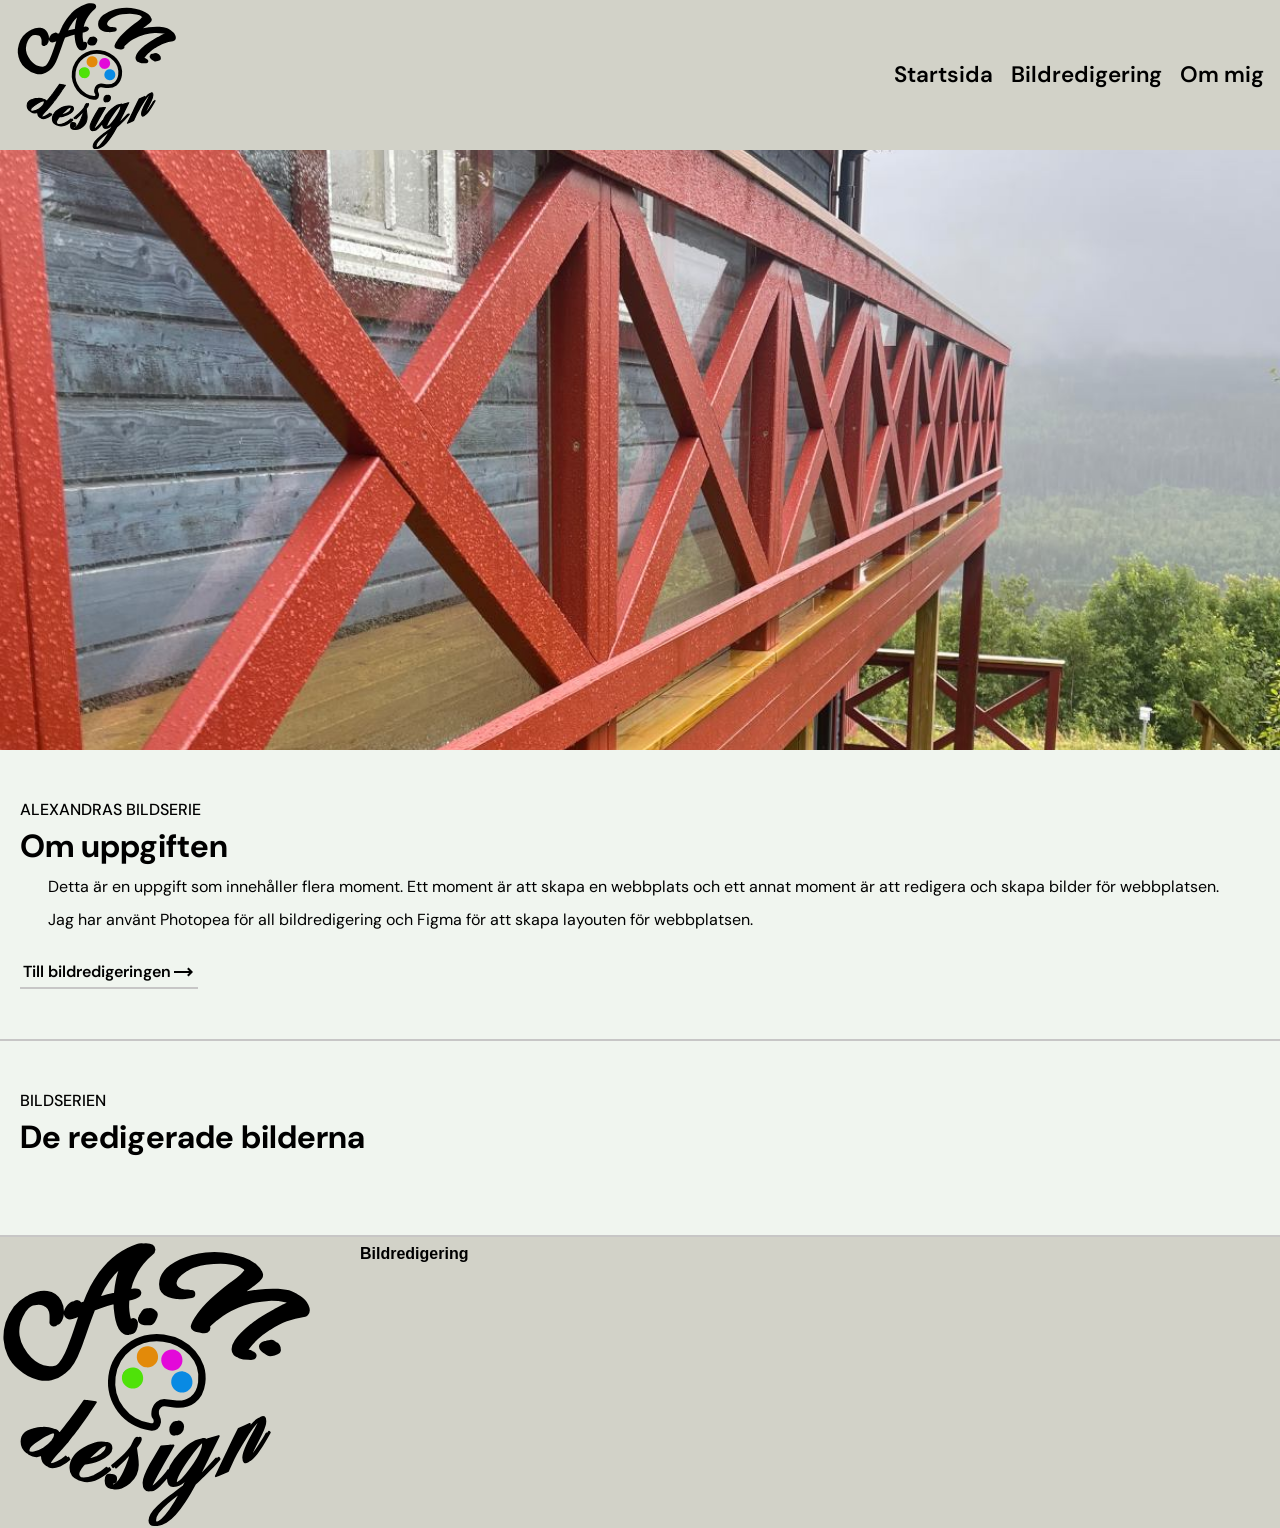
==== index.html @ 6cf8f61b "förbättrat css med bl.a. sektioner i sidorna som ger linje vid sektionens slut samt skapat klasser f" ====
<!DOCTYPE html>
<html lang="sv">
<head>
    <meta charset="UTF-8">
    <meta name="viewport" content="width=device-width, initial-scale=1.0">
    <link rel="stylesheet" href="css/style.css">
    <title>DT200G Laboration 1.2</title>
    <script src="js/main.js" defer></script>
    <link rel="preconnect" href="https://fonts.googleapis.com">
    <link rel="preconnect" href="https://fonts.gstatic.com" crossorigin>
    <link href="https://fonts.googleapis.com/css2?family=DM+Sans:ital,opsz,wght@0,9..40,100..1000;1,9..40,100..1000&display=swap" rel="stylesheet">
</head>
<body>
        <!-- strukturerar hela sidan (header/main/footer) -->
    <div id="page-container">
        <!-- Header -->
        <header>
            <!-- logotypen -->
            <a href="index.html"><img src="images/logo.svg" alt="" id="logotyp"></a>

            <!-- nav-lista som döljs i mobilvy -->
            <nav>
                <ul id="nav-ul">
                    <li class="nav-list"><a href="index.html">Startsida</a></li>
                    <li class="nav-list"><a href="bildredigering.html">Bildredigering</a></li>
                    <li class="nav-list"><a href="om-mig.html">Om mig</a></li>
                </ul>
            </nav>
            <!-- hamburgermenyn -->
            <a id="burger-menu"><img src="images/burgermenu-black.svg" alt="meny-ikon"></a>

        </header>

        <!-- Main -->
        <main>
            <img src="images/nyhero.jpg" alt="" id="hero">
            
            <section class="page-section">
                <h1 class="uppercase-heading">Alexandras bildserie</h1>

                <h2>Om uppgiften</h2>

                <p>Detta är en uppgift som innehåller flera moment. Ett moment är att skapa en webbplats och ett annat moment är att redigera och skapa bilder för webbplatsen.</p>

                <p>Jag har använt Photopea för all bildredigering och Figma för att skapa layouten för webbplatsen.</p>

                <a href="bildredigering.html" class="page-links">Till bildredigeringen<img src="images/arrow.svg" alt="">
                </a> 
            </section>
            
            <section class="page-section">

                <h2 class="uppercase-heading">Bildserien</h2>
                <h3>De redigerade bilderna</h3>
                <div class="project-images">
                    <img src="images/exempel.jpg" alt="" class="gallery-item-index">
                    <img src="images/exempel.jpg" alt="" class="gallery-item-index">
                    <img src="images/exempel.jpg" alt="" class="gallery-item-index">
                </div>
            </section>

        </main>

        <!-- Footer -->
      <footer>
            <a href="index.html"><img src="images/logo.svg" alt=""></a>    
            <p>Bildredigering</p>
        </footer>

    </div>
</body>
</html>
---- css/style.css ----
/* ==================
  GENERELLT FÖR HELA SIDAN
===================== */
*{
    box-sizing: border-box;
    padding: 0;
    margin: 0;
}

:root {
    --bg-color: #f0f5ef;
    --accent-color-1: #d2d2c8;
    --accent-color-2: #E0E2D7;
    --accent-color-3: #eff1e6;
    --accent-color-dark: #c7c6c6;
}

body {
    color: black;
    font-family: 'DM Sans', sans-serif;
    font-size: 1rem;
    line-height: 1.5;
    background-color: var(--bg-color);
}  

/* ==================
  STORA GRUPPERINGAR
===================== */

/* Strukturerar hela sidan med flexbox (Header, Main, Footer) */
#page-container {
    display: flex;
    flex-direction: column;
    min-height: 100vh; /* gör att hela skärmen täcks på höjden */
}

header {
    display: flex;
    background-color: var(--accent-color-1);
    justify-content: space-between;
    align-items: center;
    padding: 0em 1.2em 0em 0.5em;
    position: sticky; /* påminn om hur man fäster den högst upp */
}

main {
    display: flex;
    flex-direction: column;
    /* gör att det är som "dras ut" för att fylla skärmen */
    flex: 1;
    background-color: var(--bg-color);
}

footer {
    display: flex;
    background-color: var(--accent-color-1);
    font-family: 'DM', sans-serif;
    font-weight: 600;
}

h1, h2, h3, h4, h5, h6 {
    font-size: 2em;
    padding: 0 20px 0em 20px;
}

p {
    padding: 0.3em 20px;
}

/* gör att bilderna aldrig blir större än parent-elementet och "block" att det inte blir "extra" space på sidorna/under */
img {
    display: block;
    max-inline-size: 100%;
}


/* ==================
  KLASSER OCH ID
===================== */

#nav-ul {
    list-style-type: none;
    display: none;
    flex-direction: column;
    /* Positionering under headernhelt till höger i utfällt läge */
    position: absolute;
    top: 100%;
    left: 0;
    width: 100%;
    background-color: var(--accent-color-1);
    z-index: 1;
    align-items: start;
    padding: 0.4em 1em 0.4em 1em;
    font-size: 1.4em;
}

/* när menyn är öppen */
#nav-ul.is-open {
    display: flex; 
    /* Skapar en linje mellan headern och den utfällda menyn */
    border-top: 3px solid var(--accent-color-dark);
}

#logotyp{
    height: 100%;
    max-height: 120px;
    width: auto;
    padding: 0;
}

.uppercase-heading {
    font-size: 1em;
    font-weight: 500;
    text-transform: uppercase;
    padding: 3em 20px 0 20px;
}

header a {
    color: black;
    text-decoration: none;
    font-family: 'DM Sans', sans-serif;
    font-weight: 600;
}

#burger-menu {
    display: block;
    position: absolute;
    right: 1.5em;
}

#hero {
    width: 100%;
    max-height: 400px;
    object-fit: cover;
}

.project-images {
    /* anger hur bilderna organiseras/visas */
    display: flex;
    flex-direction: column;
    gap: 1em;
    padding: 1em 1em 2em 1em;
}

.gallery-item {
    /* alla bilder får samma storlek, behåller proportionerna och klipper bort överflöd */
    max-width: 100%;
    height: 100%;
    object-fit: cover;
}

/* separat för index-html eftersom jag inte vill ha muspekaren som pekande finger på dem (de här är ju inte klickbara förutom "Se mer" */
.gallery-item-index {
    /* alla bilder får samma storlek, behåller proportionerna och klipper bort överflöd */
    max-width: 100%;
    height: 100%;
    object-fit: cover;
}

 .gallery-item:hover,
 .gallery-item:focus {
     /* musen blir pekande finger */
     cursor: pointer;
 }

.gallery {
    display: block;
}

.modal {
    /* så att modalen som default inte är synlig */
     display: none;
     /* så att bilden alltid hamnar på samma ställe, även vid scrollning */
     position: fixed;
     /* så att modal-bilden alltid hamnar överst */
     z-index: 10;
    /* topposition, eftersom position: fixed; */
     padding-top: 100px;
    /* sätter en mörk toning på hela bakgrunden så att bilden framtäder tydligare */
     background-color: rgba(0, 0, 0, 0.9);
     /* specificerar att det mörka mönstret ska börja helt överst, helt till vänster */
     left: 0;
     top: 0;
    /* specificerar att det mörka ska täcka hela skärmen */
     width: 100%;
     height: 100%;
     /* lägger till scroll inne i modulen om det skulle behövas */
     overflow: auto;
 }

 .modal-content {
    /* gör att modal-bilden blir max 90% av skärmen */
     margin: auto;
     display: block;
     max-width: 90%;
     max-height: 90%;
 }

 .close {
    /* stänings"knappen" (som är ett x) */
     position: absolute;
     top: 15px;
     right: 35px;
     color: #f1f1f1;
     font-size: 50px;
     font-weight: bold;
 }

 /* när muspekaren hovrar över krysset eller när krysset markeras med tangentbordet */
 .close:hover,
 .close:focus {
    /* då blir x grått  */
     color: #bbb;
     /* musen blir pekande finger */
     cursor: pointer;
 }

 .page-links {
    /* behövs för att pilen ska hamna på samma rad som länk-texten */
    display: inline-flex; 
    color: black;
    font-weight: 600;
    padding: 3px;
    margin: 20px 20px 40px 20px;
    text-decoration: none;
    border-bottom: 2px solid var(--accent-color-dark);
 }

 .page-links img {
  /* behövs för att pilen ska hamna på samma rad som länk-texten */
    display: inline-block;
 }

 .page-section {
    border-bottom: 2px solid var(--accent-color-dark);
    padding-bottom: 10px;
 }

 @media (min-width: 850px) {
    header {
        align-items: center;
        flex-wrap: wrap;
        justify-content: space-between;
        padding-right: 1em;
        padding-left: 1em;
    }

    #nav-ul {
        display: flex;
        flex-direction: row;
        gap: 0.8em;
        position: relative;
        padding: 0;
        box-shadow: none;
    }

    #burger-menu {
        display: none;
    }

    /* displaybilderna går från 2 till 4 i bredd på stor skärm */
    .project-images {
        display: grid;
        grid-template-columns: 1fr 1fr;
    }

    #logotyp{
        max-height: 150px;
    }

    #hero {
        max-height: 600px;
    }

    p {
        padding: 0.3em 3em;
    }

}
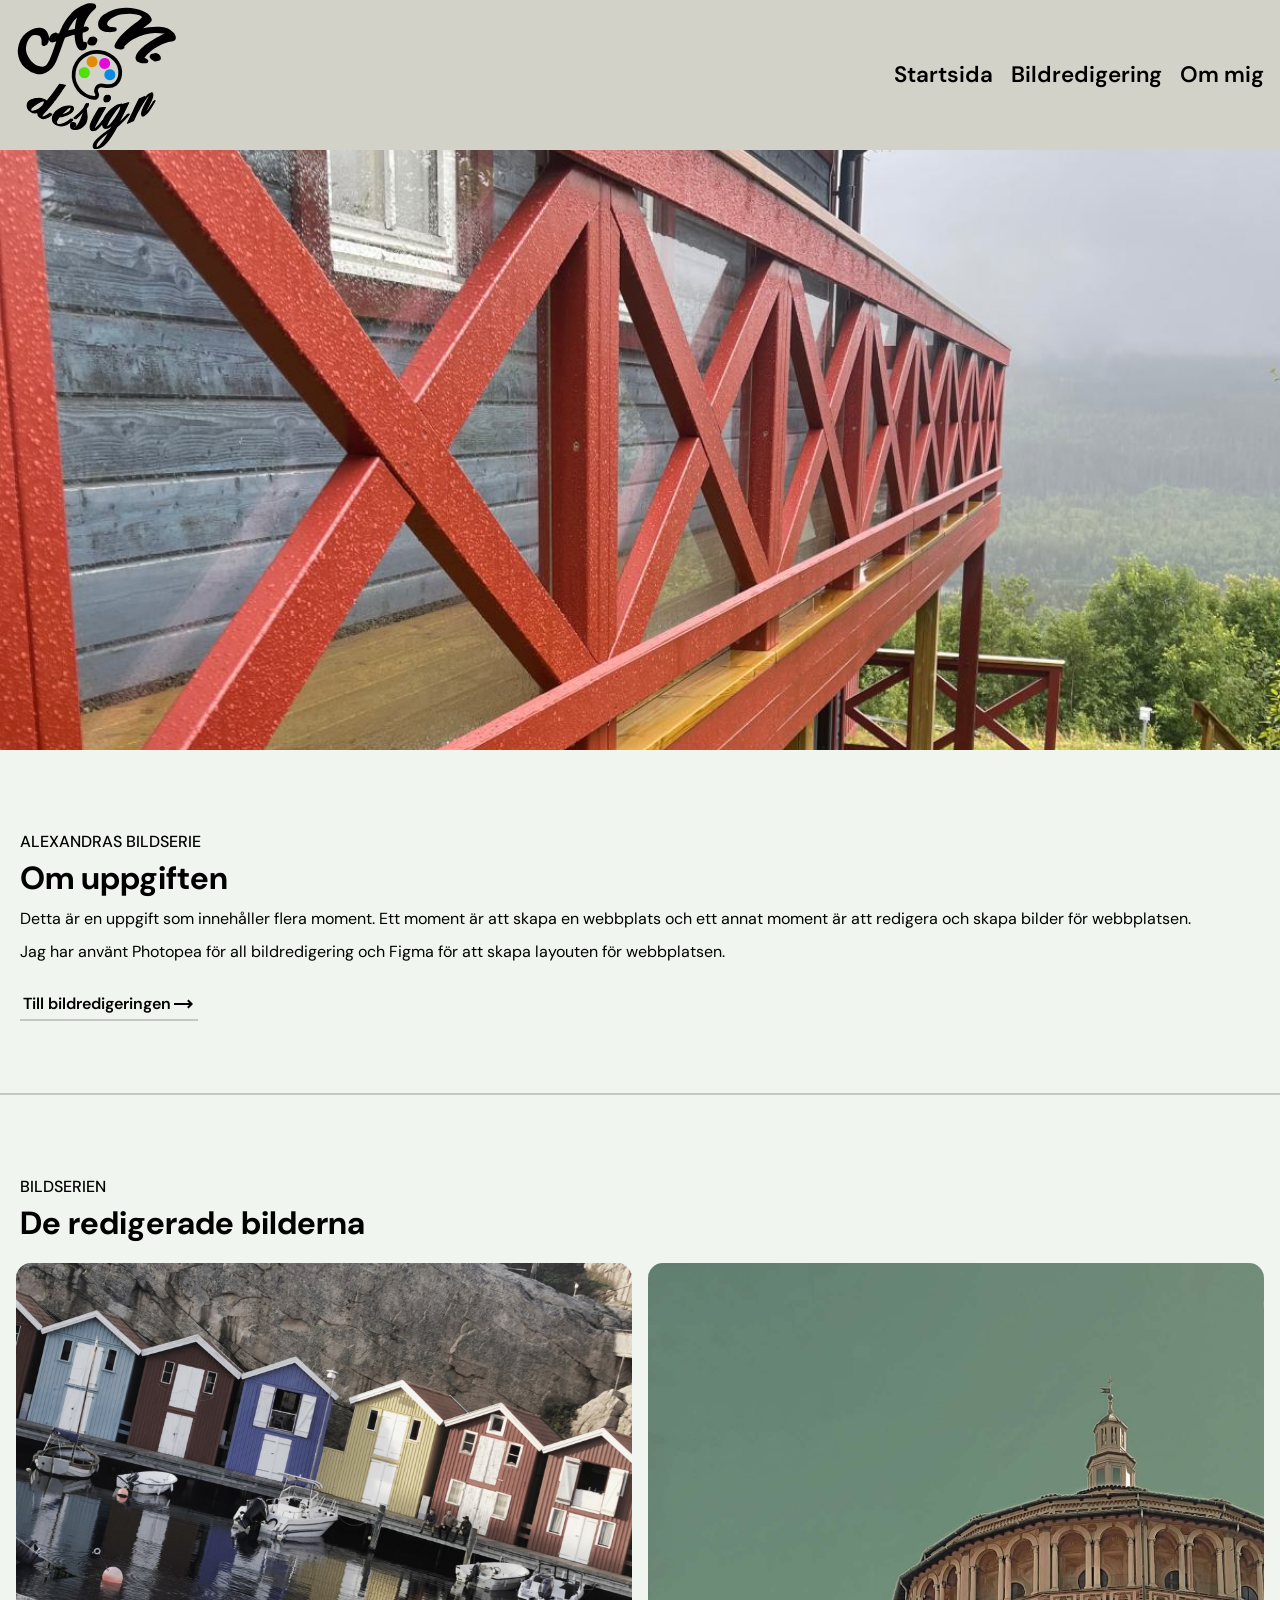
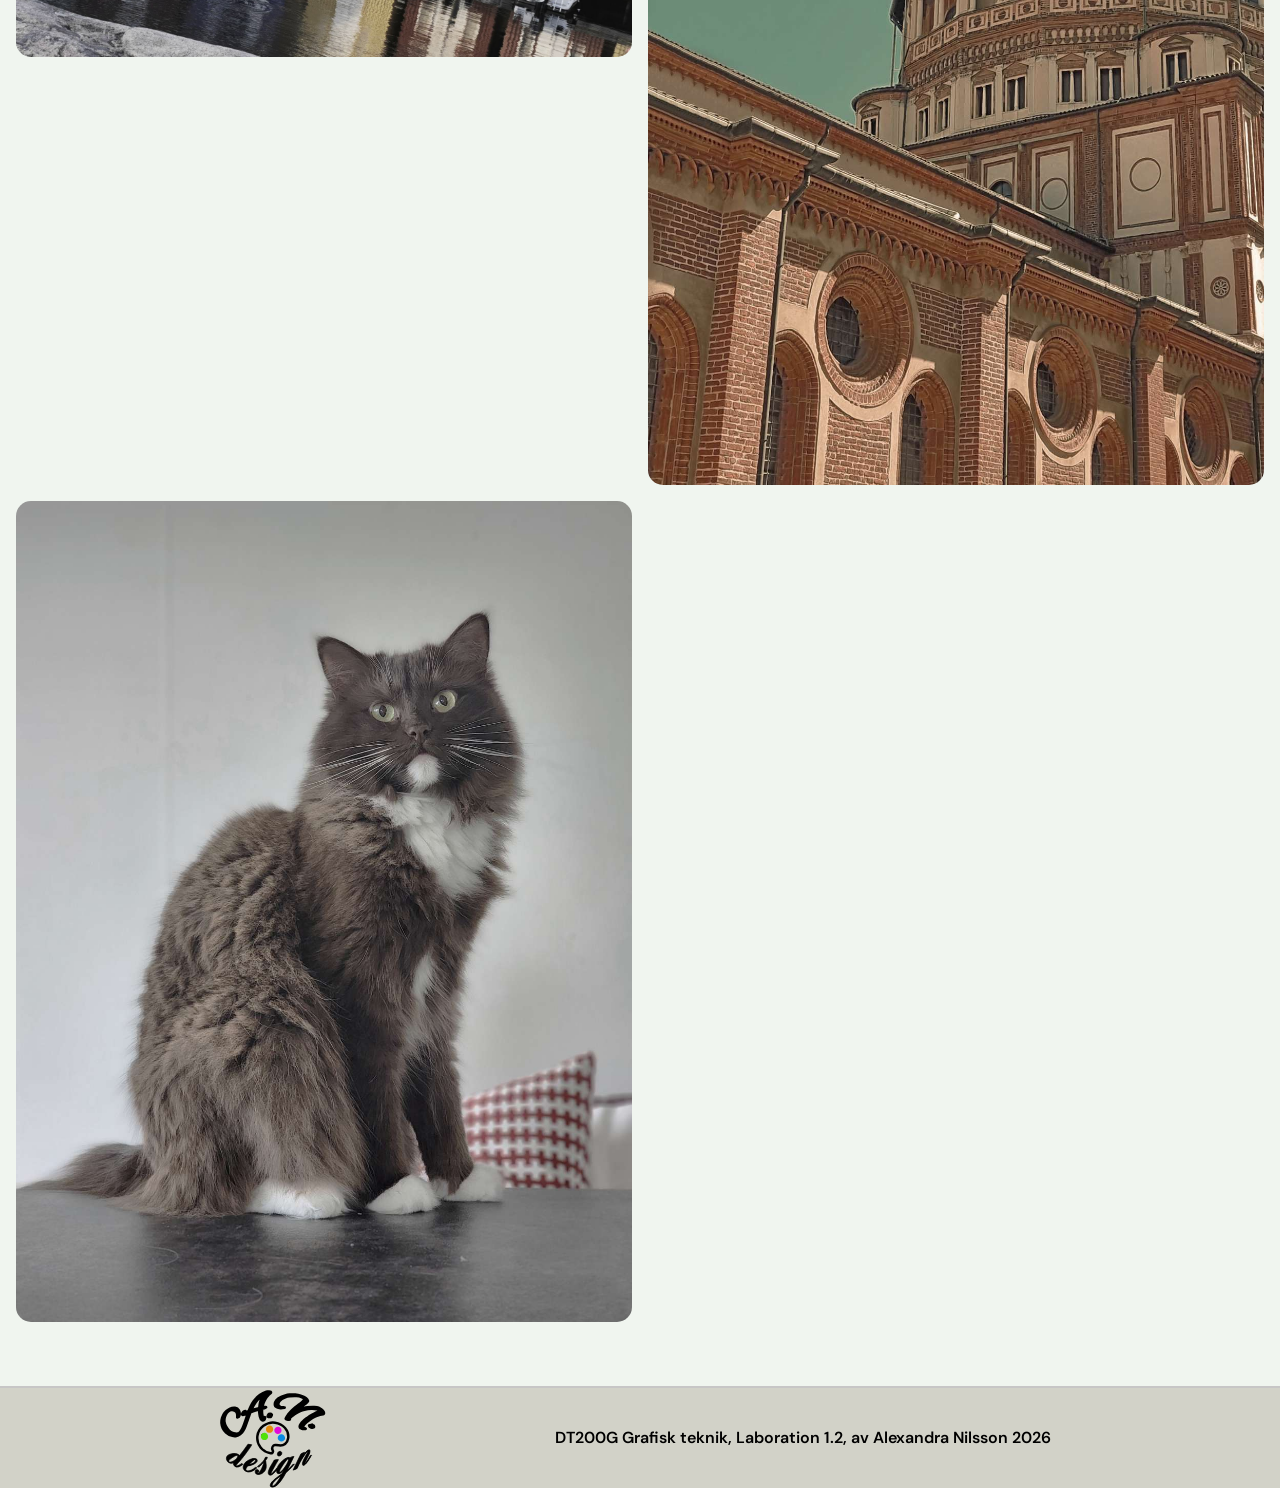
==== commit f17474d0: "gjort html för bildredigeringssidan samt lagt in de första bilderna och text där" ====
--- a/index.html
+++ b/index.html
@@ -53,9 +53,9 @@
                 <h2 class="uppercase-heading">Bildserien</h2>
                 <h3>De redigerade bilderna</h3>
                 <div class="project-images">
-                    <img src="images/exempel.jpg" alt="" class="gallery-item-index">
-                    <img src="images/exempel.jpg" alt="" class="gallery-item-index">
-                    <img src="images/exempel.jpg" alt="" class="gallery-item-index">
+                    <img src="images/bildserie001-redigerad.jpg" alt="flera båthus i olika färger, bild redigerad så att den har mer styrka i färgerna"  class="startpage-images">
+                    <img src="images/bildserie002-redigerad.jpg" alt="orientalisk byggnad med dovare färger och fingret är borttaget" class="startpage-images"> 
+                    <img src="images/bildserie003-redigerad.jpg" alt="brun katt där det lila ögat är korrigerat så att båda ögonen är lika" class="startpage-images">
                 </div>
             </section>
 
@@ -63,8 +63,8 @@
 
         <!-- Footer -->
       <footer>
-            <a href="index.html"><img src="images/logo.svg" alt=""></a>    
-            <p>Bildredigering</p>
+            <a href="index.html" ><img src="images/logo.svg" alt="" id="footer-logo"></a>    
+            <p>DT200G Grafisk teknik, Laboration 1.2, av Alexandra Nilsson 2026</p>
         </footer>
 
     </div>
--- a/css/style.css
+++ b/css/style.css
@@ -27,7 +27,7 @@
   STORA GRUPPERINGAR
 ===================== */
 
-/* Strukturerar hela sidan med flexbox (Header, Main, Footer) */
+/* Strukturerar hela sidan med flexbox */
 #page-container {
     display: flex;
     flex-direction: column;
@@ -54,8 +54,10 @@
 footer {
     display: flex;
     background-color: var(--accent-color-1);
-    font-family: 'DM', sans-serif;
     font-weight: 600;
+    min-height: 100px;
+    justify-content: space-evenly;
+    align-items: center;
 }
 
 h1, h2, h3, h4, h5, h6 {
@@ -102,10 +104,14 @@
 }
 
 #logotyp{
+    max-height: 120px;
+}
+
+#footer-logo{
     height: 100%;
     max-height: 120px;
-    width: auto;
-    padding: 0;
+    min-width: 65px;
+    padding-left: 10px;
 }
 
 .uppercase-heading {
@@ -115,10 +121,9 @@
     padding: 3em 20px 0 20px;
 }
 
-header a {
+header a, footer a {
     color: black;
     text-decoration: none;
-    font-family: 'DM Sans', sans-serif;
     font-weight: 600;
 }
 
@@ -142,78 +147,20 @@
     padding: 1em 1em 2em 1em;
 }
 
-.gallery-item {
-    /* alla bilder får samma storlek, behåller proportionerna och klipper bort överflöd */
-    max-width: 100%;
-    height: 100%;
-    object-fit: cover;
-}
-
-/* separat för index-html eftersom jag inte vill ha muspekaren som pekande finger på dem (de här är ju inte klickbara förutom "Se mer" */
-.gallery-item-index {
-    /* alla bilder får samma storlek, behåller proportionerna och klipper bort överflöd */
-    max-width: 100%;
-    height: 100%;
-    object-fit: cover;
-}
-
- .gallery-item:hover,
- .gallery-item:focus {
-     /* musen blir pekande finger */
-     cursor: pointer;
+.startpage-images {
+    border-radius: 15px;
+}
+
+ .page-section {
+    border-bottom: 2px solid var(--accent-color-dark);
+    padding-top: 2em;
+    padding-bottom: 2em;
  }
 
-.gallery {
-    display: block;
-}
-
-.modal {
-    /* så att modalen som default inte är synlig */
-     display: none;
-     /* så att bilden alltid hamnar på samma ställe, även vid scrollning */
-     position: fixed;
-     /* så att modal-bilden alltid hamnar överst */
-     z-index: 10;
-    /* topposition, eftersom position: fixed; */
-     padding-top: 100px;
-    /* sätter en mörk toning på hela bakgrunden så att bilden framtäder tydligare */
-     background-color: rgba(0, 0, 0, 0.9);
-     /* specificerar att det mörka mönstret ska börja helt överst, helt till vänster */
-     left: 0;
-     top: 0;
-    /* specificerar att det mörka ska täcka hela skärmen */
-     width: 100%;
-     height: 100%;
-     /* lägger till scroll inne i modulen om det skulle behövas */
-     overflow: auto;
- }
-
- .modal-content {
-    /* gör att modal-bilden blir max 90% av skärmen */
-     margin: auto;
-     display: block;
-     max-width: 90%;
-     max-height: 90%;
- }
-
- .close {
-    /* stänings"knappen" (som är ett x) */
-     position: absolute;
-     top: 15px;
-     right: 35px;
-     color: #f1f1f1;
-     font-size: 50px;
-     font-weight: bold;
- }
-
- /* när muspekaren hovrar över krysset eller när krysset markeras med tangentbordet */
- .close:hover,
- .close:focus {
-    /* då blir x grått  */
-     color: #bbb;
-     /* musen blir pekande finger */
-     cursor: pointer;
- }
+.project-images {
+    display: grid;
+    grid-template-columns: 1fr 1fr;
+}
 
  .page-links {
     /* behövs för att pilen ska hamna på samma rad som länk-texten */
@@ -231,11 +178,6 @@
     display: inline-block;
  }
 
- .page-section {
-    border-bottom: 2px solid var(--accent-color-dark);
-    padding-bottom: 10px;
- }
-
  @media (min-width: 850px) {
     header {
         align-items: center;
@@ -258,24 +200,18 @@
         display: none;
     }
 
-    /* displaybilderna går från 2 till 4 i bredd på stor skärm */
-    .project-images {
-        display: grid;
-        grid-template-columns: 1fr 1fr;
-    }
-
-    #logotyp{
+    #logotyp {
         max-height: 150px;
+    }
+
+    #footer-logo{
+        max-height: 100px;
     }
 
     #hero {
         max-height: 600px;
     }
 
-    p {
-        padding: 0.3em 3em;
-    }
-
-}
-
-
+}
+
+
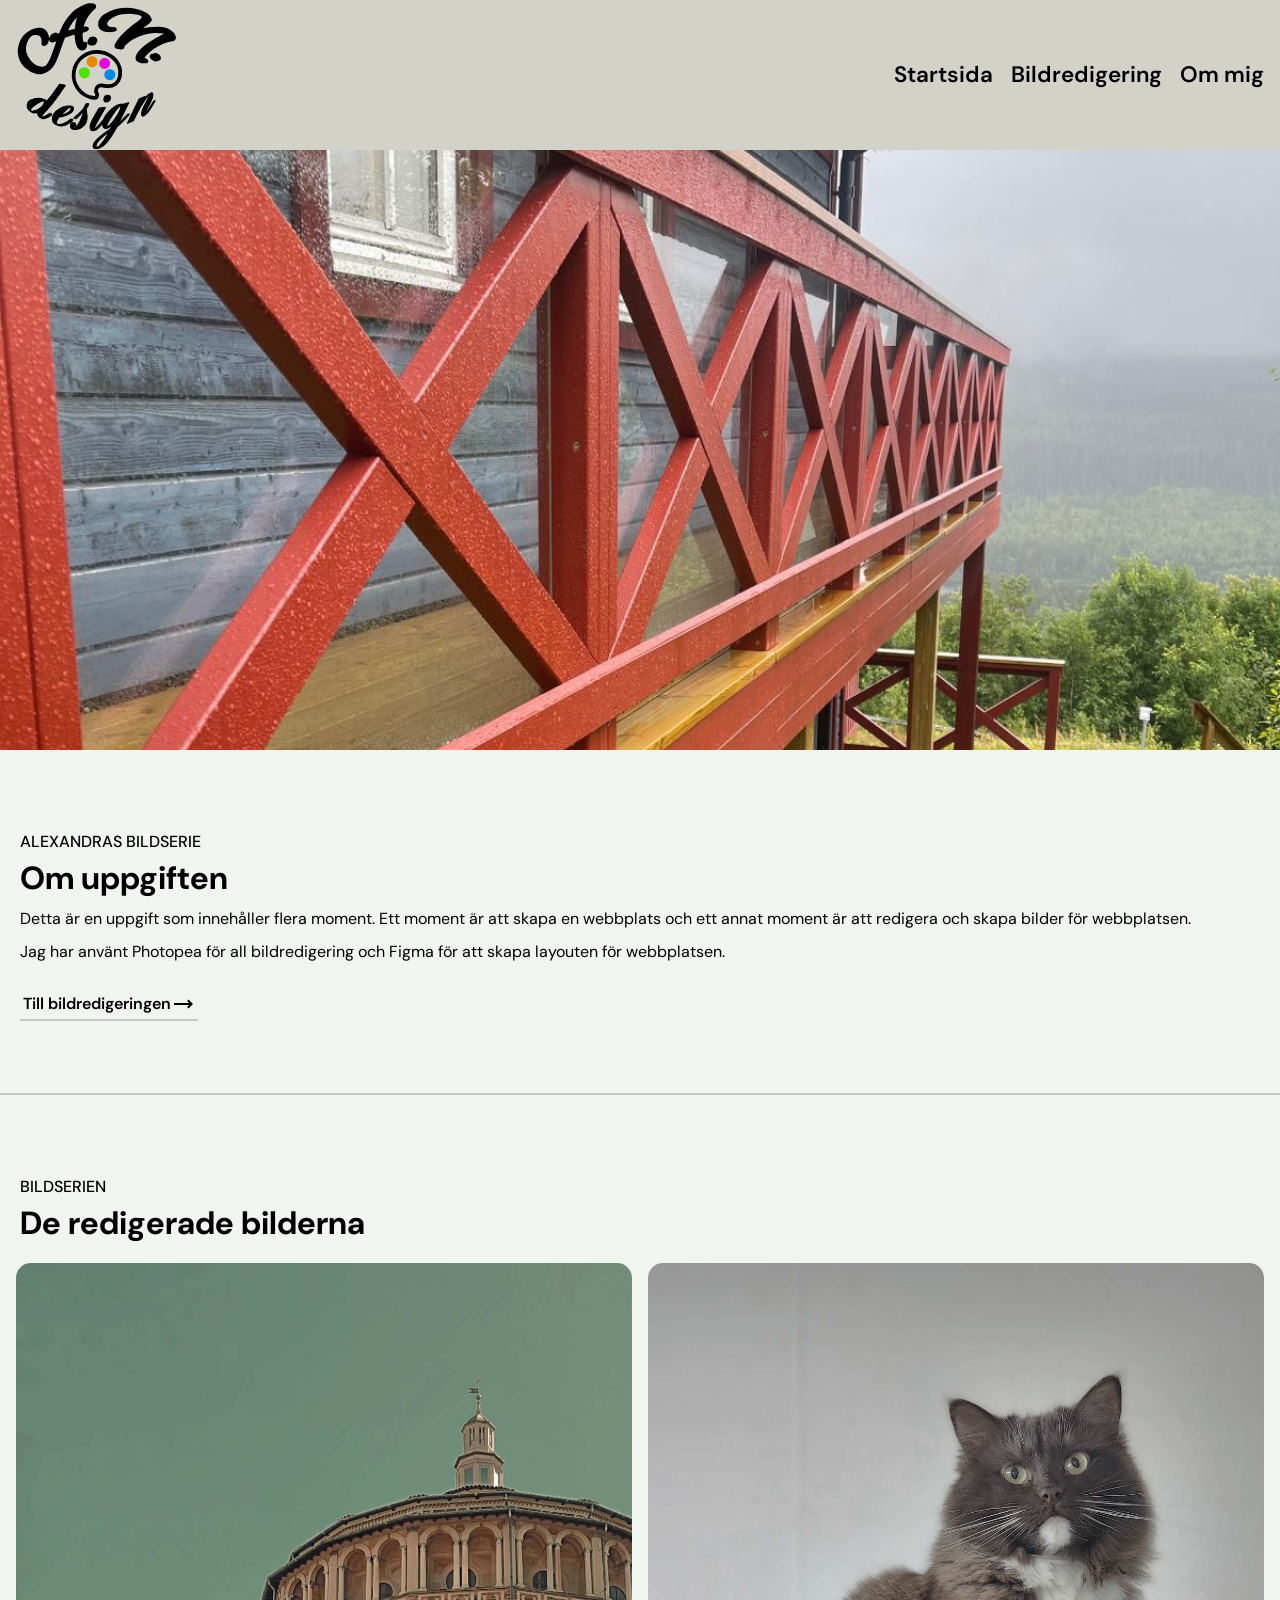
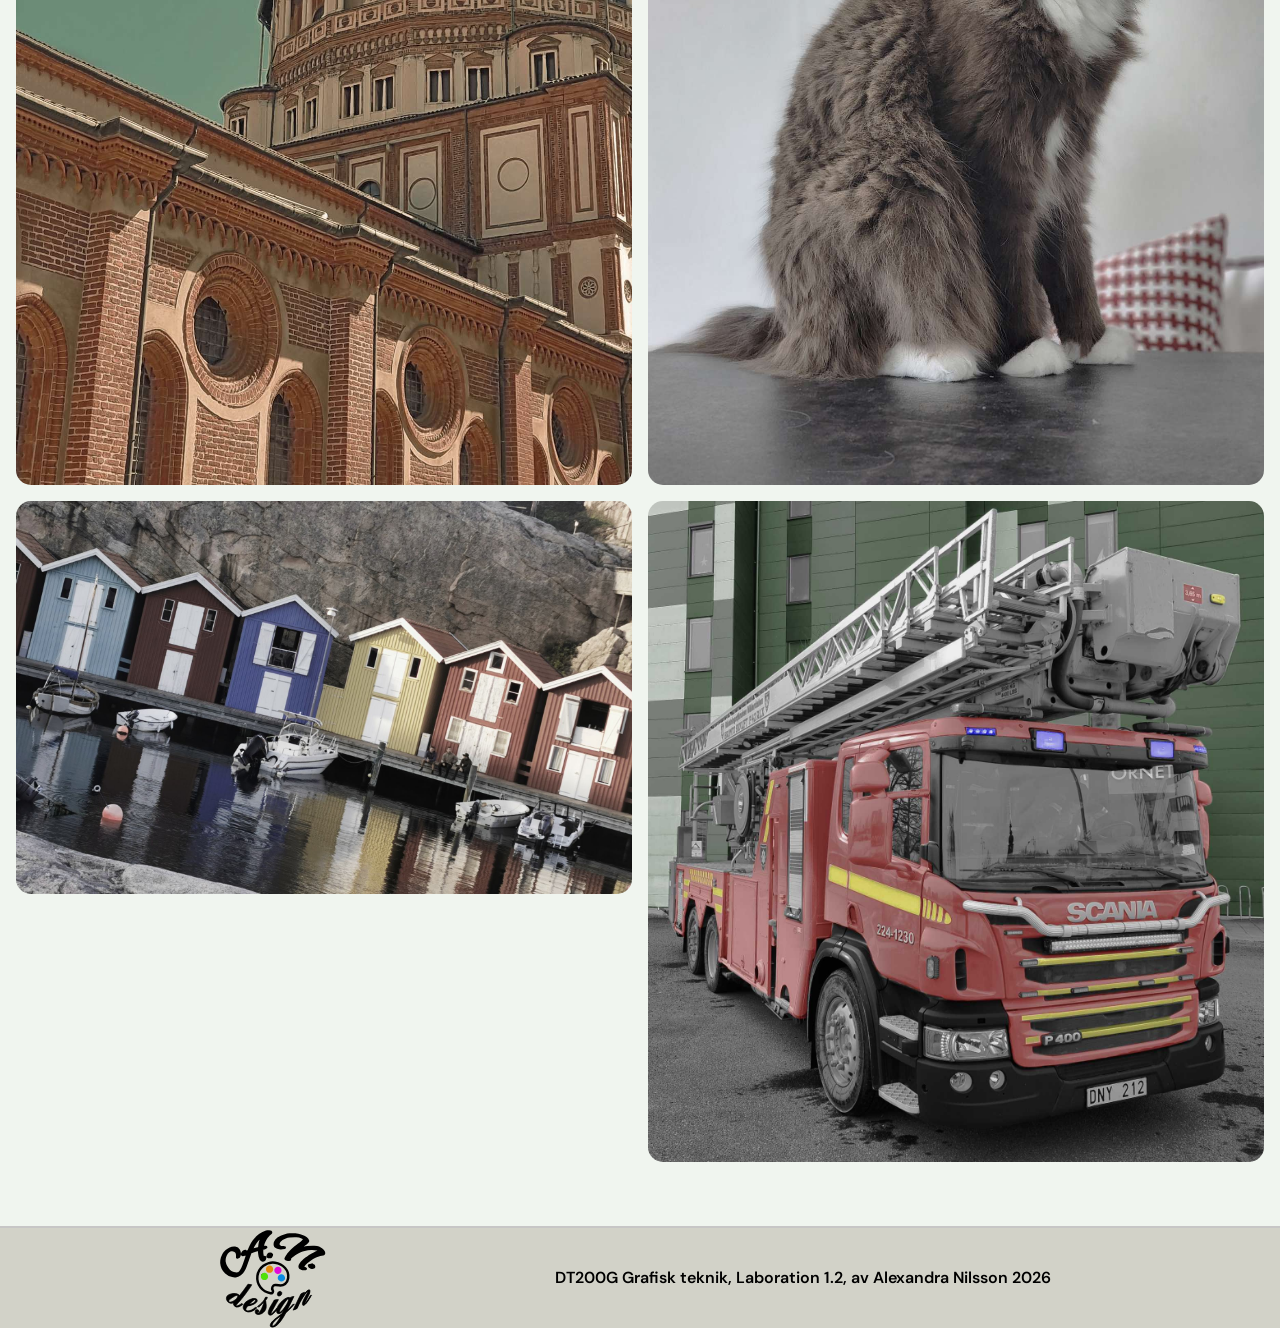
==== commit 1adc7eba: "skapade om-mig-sidan, la in 4e redigerade bilden" ====
--- a/index.html
+++ b/index.html
@@ -53,9 +53,10 @@
                 <h2 class="uppercase-heading">Bildserien</h2>
                 <h3>De redigerade bilderna</h3>
                 <div class="project-images">
-                    <img src="images/bildserie001-redigerad.jpg" alt="flera båthus i olika färger, bild redigerad så att den har mer styrka i färgerna"  class="startpage-images">
                     <img src="images/bildserie002-redigerad.jpg" alt="orientalisk byggnad med dovare färger och fingret är borttaget" class="startpage-images"> 
                     <img src="images/bildserie003-redigerad.jpg" alt="brun katt där det lila ögat är korrigerat så att båda ögonen är lika" class="startpage-images">
+                    <img src="images/bildserie001-redigerad.jpg" alt="flera båthus i olika färger, bild redigerad så att den har mer styrka i färgerna"  class="startpage-images">
+                    <img src="images/bildserie004-redigerad.jpg" alt="brandbil som blivit färglagd från svartvit" class="startpage-images">
                 </div>
             </section>
 
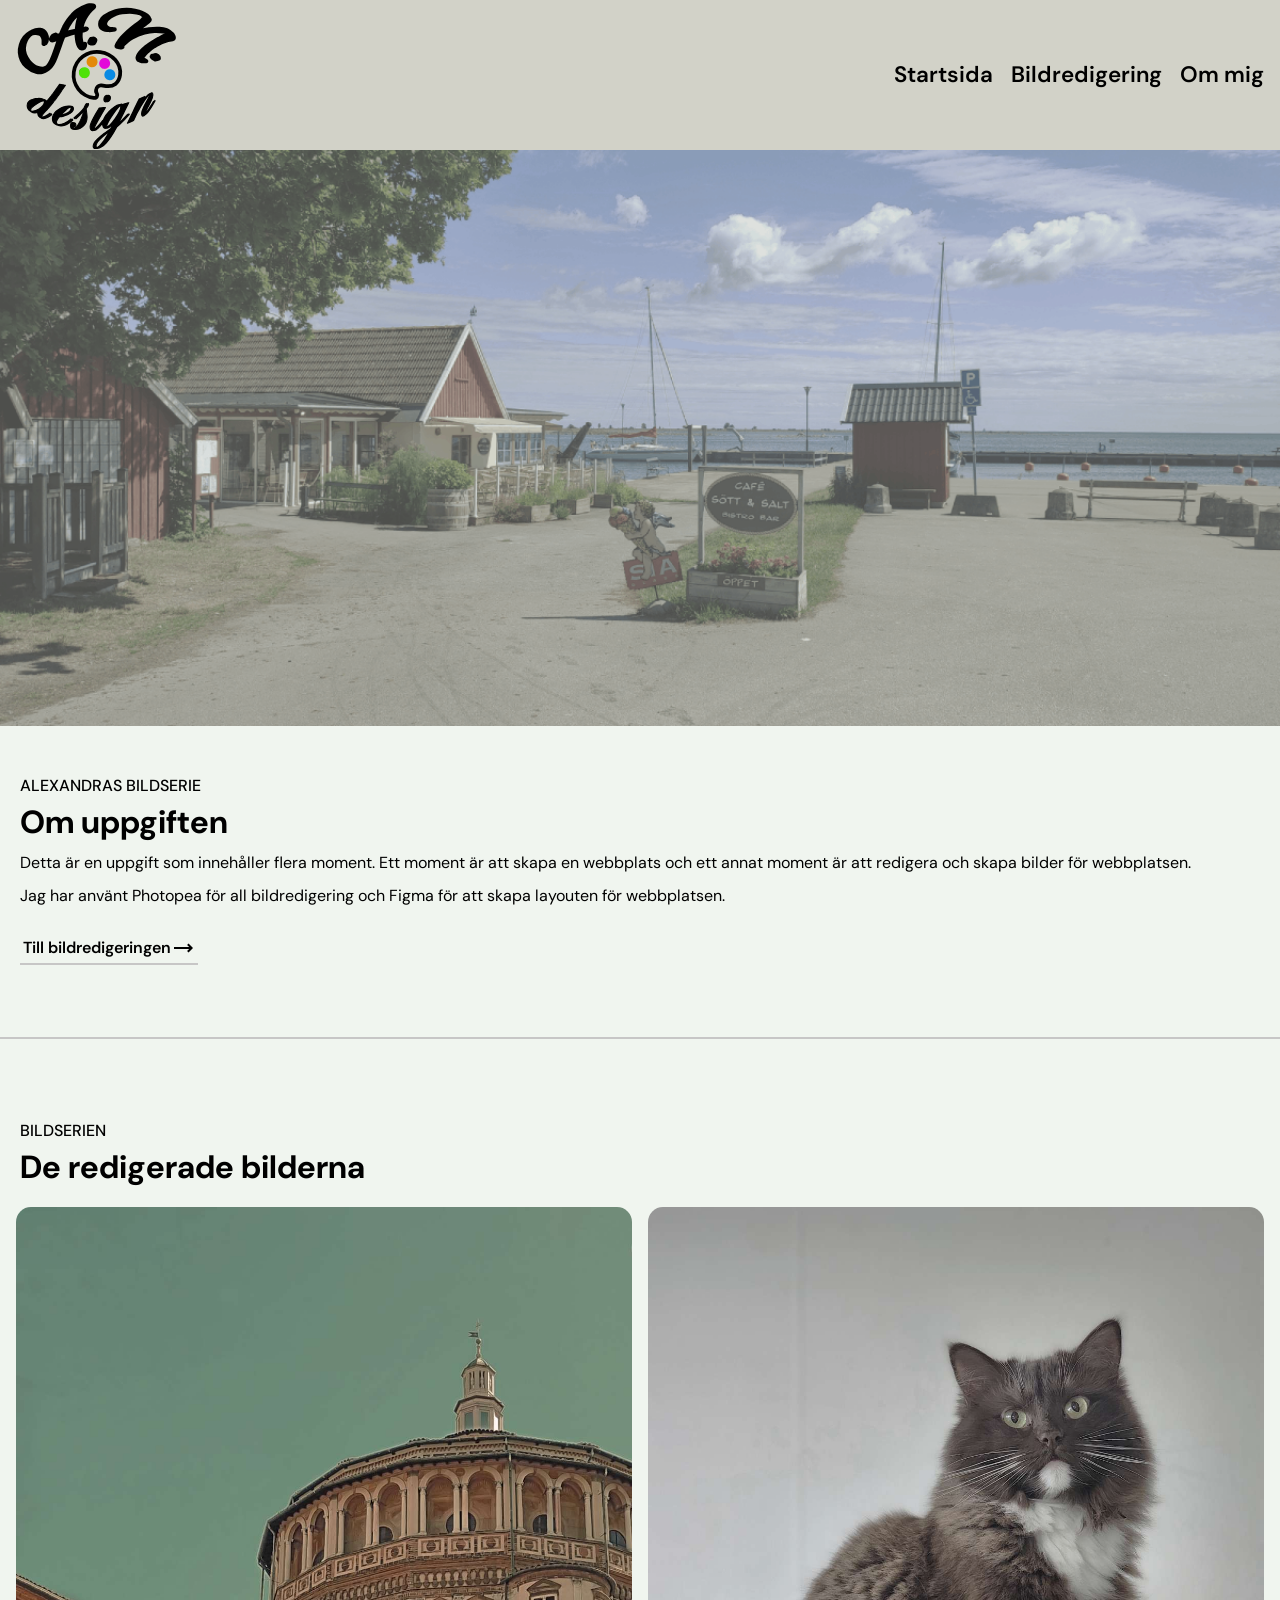
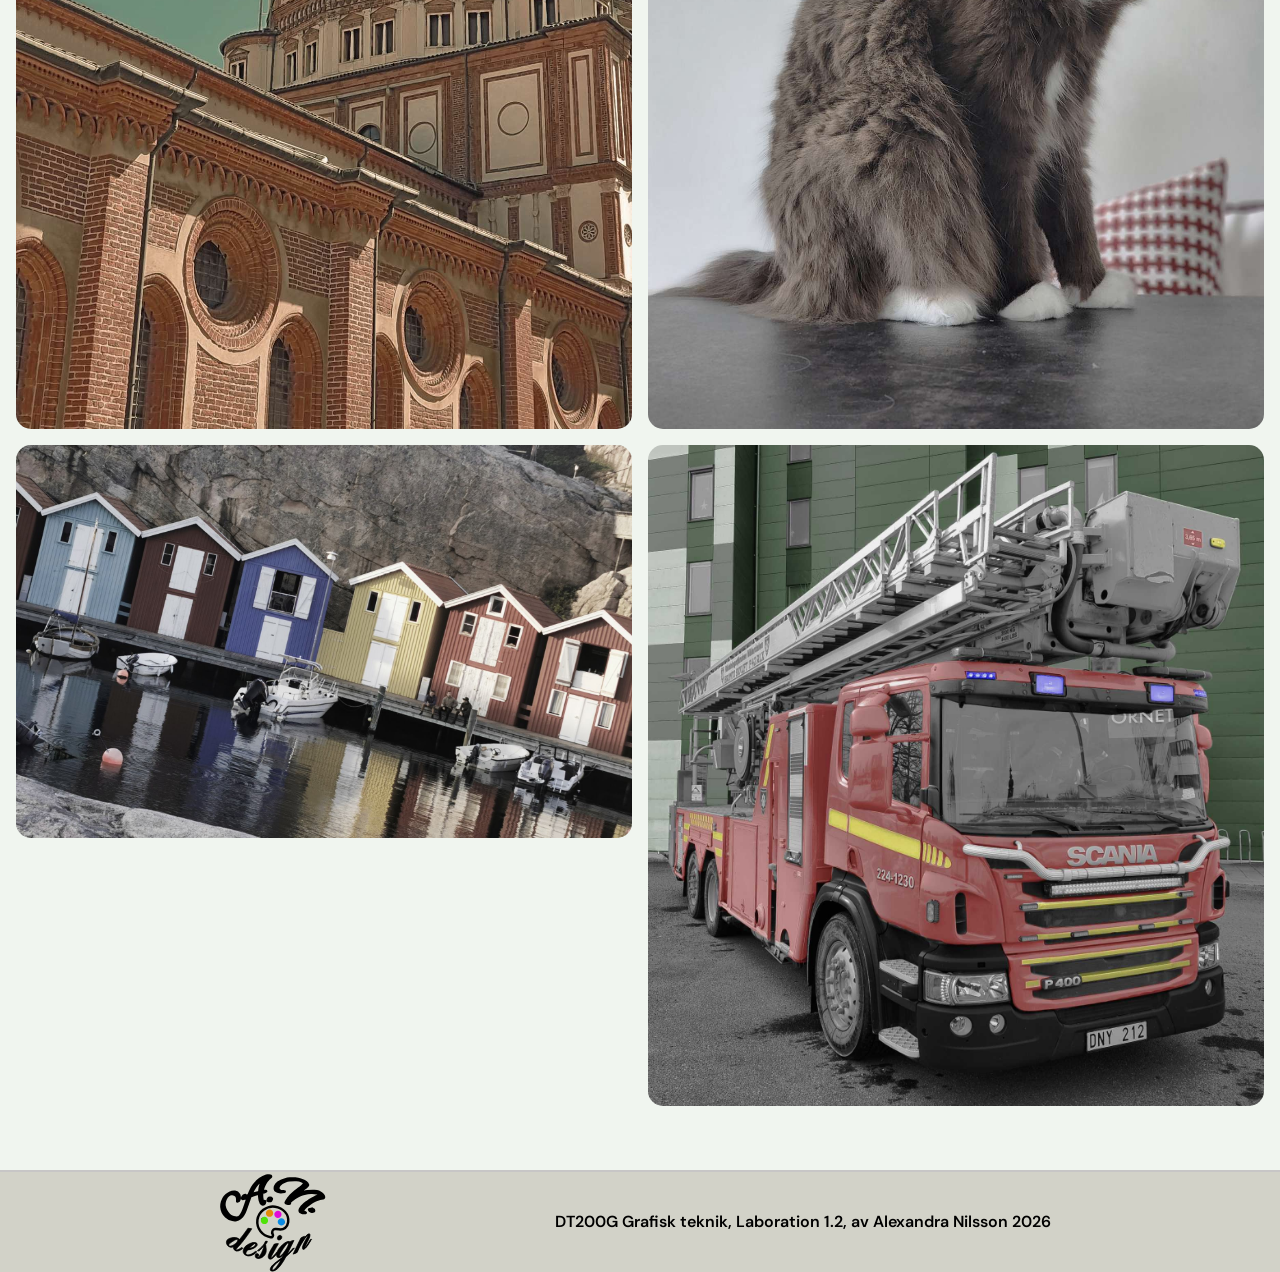
==== commit 2d07ed1c: "lagt in hero-bild" ====
--- a/index.html
+++ b/index.html
@@ -16,7 +16,7 @@
         <!-- Header -->
         <header>
             <!-- logotypen -->
-            <a href="index.html"><img src="images/logo.svg" alt="" id="logotyp"></a>
+            <a href="index.html"><img src="images/logo.svg" alt="" id="logotyp" class="relative"></a>
 
             <!-- nav-lista som döljs i mobilvy -->
             <nav>
@@ -33,9 +33,10 @@
 
         <!-- Main -->
         <main>
-            <img src="images/nyhero.jpg" alt="" id="hero">
-            
-            <section class="page-section">
+                      
+            <section class="page-section" id="hero-section">
+                <img src="images/header.png" alt="" id="hero">
+
                 <h1 class="uppercase-heading">Alexandras bildserie</h1>
 
                 <h2>Om uppgiften</h2>
--- a/css/style.css
+++ b/css/style.css
@@ -104,6 +104,7 @@
 }
 
 #logotyp{
+    height: 100%;
     max-height: 120px;
 }
 
@@ -137,6 +138,10 @@
     width: 100%;
     max-height: 400px;
     object-fit: cover;
+}
+
+#hero-section {
+    padding-top: 0;
 }
 
 .project-images {
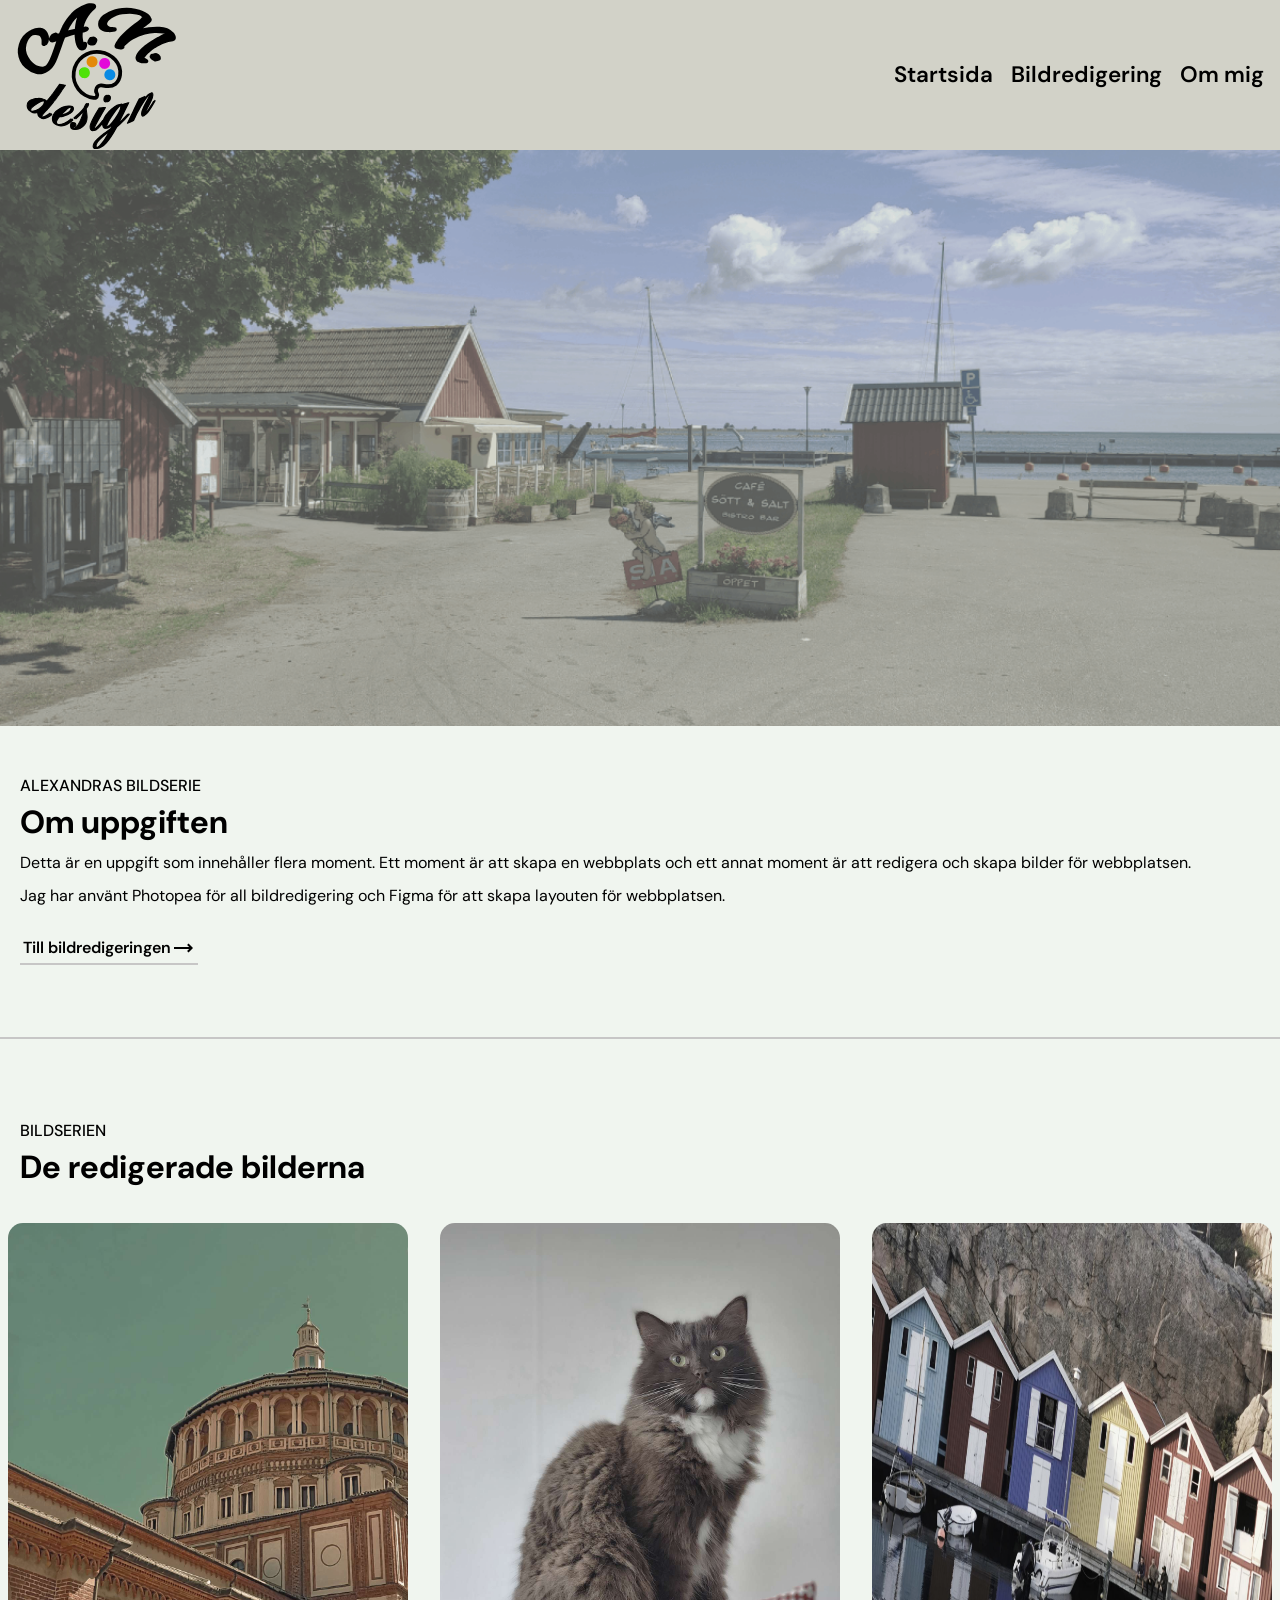
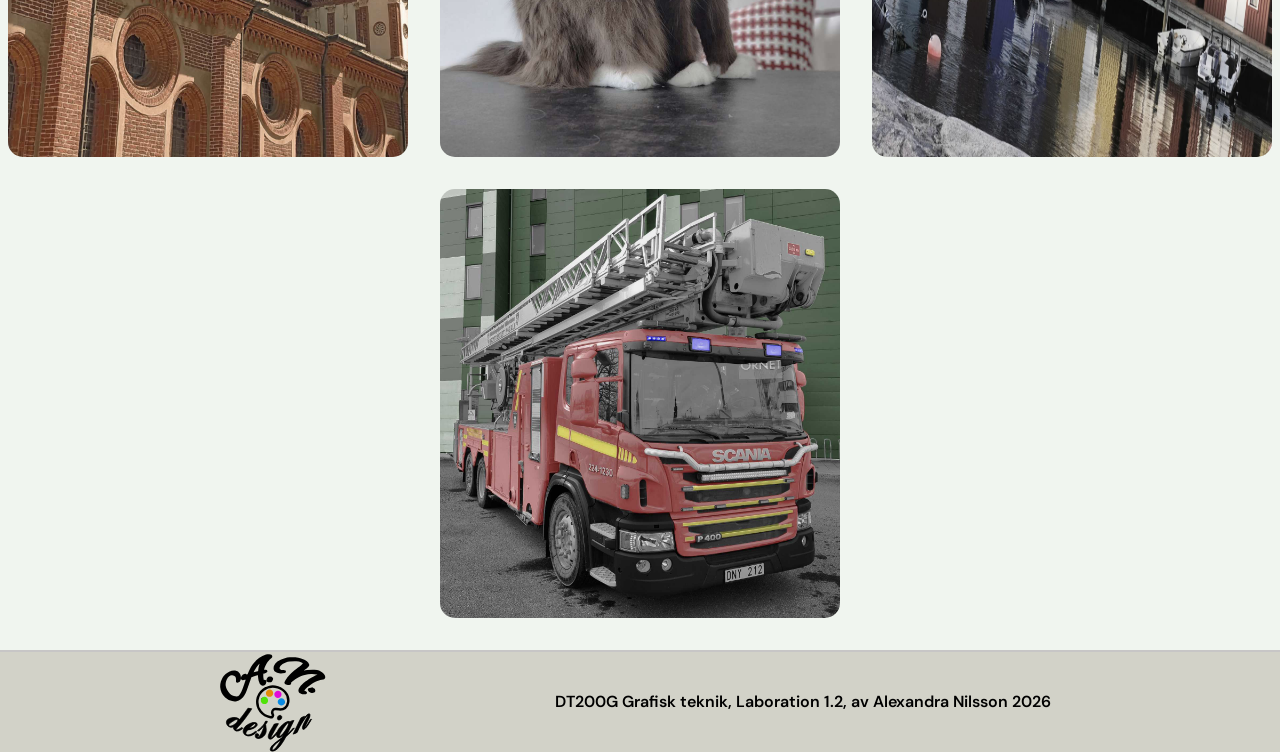
==== commit a159388f: "lagt till favicon, porträttbild och förbättrat css på alla sidor" ====
--- a/index.html
+++ b/index.html
@@ -9,6 +9,8 @@
     <link rel="preconnect" href="https://fonts.googleapis.com">
     <link rel="preconnect" href="https://fonts.gstatic.com" crossorigin>
     <link href="https://fonts.googleapis.com/css2?family=DM+Sans:ital,opsz,wght@0,9..40,100..1000;1,9..40,100..1000&display=swap" rel="stylesheet">
+    <link rel="icon" type="image/png" sizes="32x32" href="images/favicon-32x32.png">
+    <link rel="icon" type="image/x-icon" href="images/favicon.ico">
 </head>
 <body>
         <!-- strukturerar hela sidan (header/main/footer) -->
@@ -53,7 +55,7 @@
 
                 <h2 class="uppercase-heading">Bildserien</h2>
                 <h3>De redigerade bilderna</h3>
-                <div class="project-images">
+                <div class="index-img-container">
                     <img src="images/bildserie002-redigerad.jpg" alt="orientalisk byggnad med dovare färger och fingret är borttaget" class="startpage-images"> 
                     <img src="images/bildserie003-redigerad.jpg" alt="brun katt där det lila ögat är korrigerat så att båda ögonen är lika" class="startpage-images">
                     <img src="images/bildserie001-redigerad.jpg" alt="flera båthus i olika färger, bild redigerad så att den har mer styrka i färgerna"  class="startpage-images">
--- a/css/style.css
+++ b/css/style.css
@@ -154,6 +154,7 @@
 
 .startpage-images {
     border-radius: 15px;
+    max-width: 400px;
 }
 
  .page-section {
@@ -165,6 +166,15 @@
 .project-images {
     display: grid;
     grid-template-columns: 1fr 1fr;
+}
+
+.index-img-container {
+    display: flex;
+    flex-direction: row;
+    flex-wrap: wrap;
+    gap: 2em;
+    justify-content: center;
+    padding-top: 2em;
 }
 
  .page-links {
@@ -183,6 +193,20 @@
     display: inline-block;
  }
 
+ .direction-row {
+    display: flex;
+    flex-direction: row;
+    justify-content: center;
+    align-items: center;
+    gap: 2em;
+    padding: 2em;
+ }
+
+ #portrait {
+    min-width: 200px;
+ }
+
+
  @media (min-width: 850px) {
     header {
         align-items: center;
